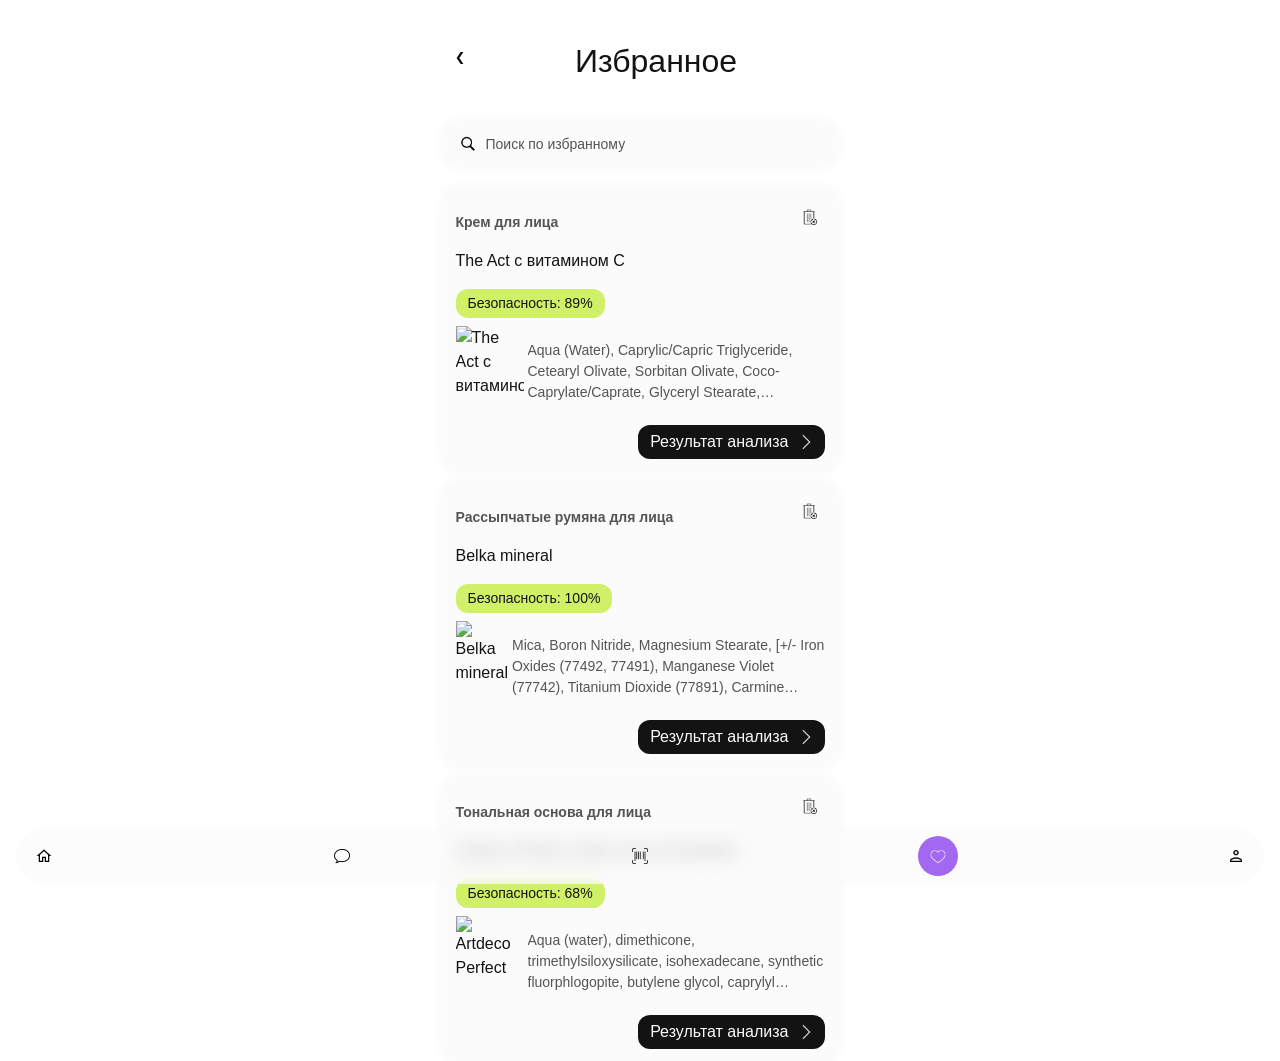
==== favourites.html @ 67338384 "Добавление файлов" ====
<!DOCTYPE html>
<html lang="ru">
  <head>
    <meta charset="utf-8" />
    <meta name="viewport" content="width=device-width, initial-scale=1.0" />
    <title>Избранное</title>
    <style>
      body,
      html {
        margin: 0;
        padding: 0;
        height: 100%;
        font-family: "SF Pro Text", "Helvetica", sans-serif;
        font-size: 16px;
        line-height: 1.5;
        color: #131313;
        background-color: #ffffff;
        -webkit-font-smoothing: antialiased;
      }

      .container {
        max-width: 393px;
        margin: 0 auto;
        padding: 0 8px;
      }

      .header {
        display: flex;
        justify-content: space-between;
        align-items: center;
        padding: 16px 0;
      }

      .header__title {
        font-family: "SF Pro-Medium", "Helvetica", sans-serif;
        font-size: 32px;
        font-weight: 500;
        text-align: center;
        flex: 1;
      }

      .button-icon {
        background: none;
        border: none;
        padding: 8px;
        cursor: pointer;
        border-radius: 50%;
      }

      .button-icon img {
        width: 16px;
        height: 16px;
      }

      .search-input {
        display: flex;
        align-items: center;
        padding: 12px 16px;
        background-color: #fbfbfb;
        border-radius: 12px;
        box-shadow: 0 0 16px rgba(11, 0, 0, 0.04);
        margin-bottom: 24px;
      }

      .search-input img {
        width: 16px;
        height: 16px;
        margin-right: 8px;
      }

      .search-input input {
        border: none;
        background: none;
        font-size: 14px;
        color: #545454;
        width: 100%;
      }

      .search-input input::placeholder {
        color: #545454;
      }

      .product-card {
        background-color: #fbfbfb;
        border-radius: 12px;
        box-shadow: 0 0 16px rgba(11, 0, 0, 0.04);
        padding: 12px;
        margin-bottom: 12px;
      }

      .product-card__header {
        display: flex;
        justify-content: space-between;
        align-items: flex-start;
        margin-bottom: 8px;
      }

      .product-card__title {
        font-size: 14px;
        color: #545454;
        margin-bottom: 4px;
      }

      .product-card__name {
        font-size: 16px;
        color: #131313;
        margin-bottom: 8px;
      }

      .product-card__tag {
        display: inline-block;
        padding: 4px 12px;
        background-color: #d0f068;
        border-radius: 12px;
        font-size: 14px;
        color: #131313;
        margin-bottom: 8px;
      }

      .product-card__content {
        display: flex;
        margin-bottom: 8px;
      }

      .product-card__image {
        width: 68px;
        height: 68px;
        object-fit: cover;
        margin-right: 4px;
      }

      .product-card__description {
        font-size: 14px;
        color: #545454;
        overflow: hidden;
        text-overflow: ellipsis;
        display: -webkit-box;
        -webkit-line-clamp: 3;
        -webkit-box-orient: vertical;
      }

      .product-card__button {
        display: flex;
        justify-content: flex-end;
      }

      .small-button {
        background-color: #131313;
        color: #fbfbfb;
        border: none;
        border-radius: 12px;
        padding: 8px 12px;
        font-size: 16px;
        font-weight: 500;
        cursor: pointer;
        display: flex;
        align-items: center;
      }

      .small-button img {
        width: 16px;
        height: 16px;
        margin-left: 8px;
      }

      .tab-bar {
        display: flex;
        justify-content: space-between;
        align-items: center;
        padding: 8px;
        background-color: #fafafaa3;
        border-radius: 32px;
        position: fixed;
        bottom: 16px;
        left: 16px;
        right: 16px;
        z-index: 1000;
        backdrop-filter: blur(10px);
      }

      .tab-item {
        display: flex;
        justify-content: center;
        align-items: center;
        padding: 12px;
        border-radius: 999px;
        cursor: pointer;
        transition: background-color 0.3s ease;
      }

      .tab-item:hover {
        background-color: rgba(0, 0, 0, 0.05);
      }

      .tab-item img {
        width: 16px;
        height: 16px;
      }

      .tab-item.active {
        background-color: #a368f0;
      }

      .tab-item.active img {
        filter: brightness(0) invert(1);
      }

      .spacer {
        width: 36px;
      }
    </style>
  </head>
  <body>
    <div class="container">
      <header class="header">
        <a href="main.html" class="button-icon" aria-label="Назад">
            <img src="img/backstep.png" alt="Назад" width="16" height="16" />
        </a>
        <h1 class="header__title">Избранное</h1>
      </header>
      <form class="search-input" role="search">
        <img src="img/search.png" alt="Поиск" />
        <input type="search" placeholder="Поиск по избранному" aria-label="Поиск по избранному" />
      </form>
      <main>
        <article class="product-card" id="product1">
          <div class="product-card__header">
            <div>
              <h2 class="product-card__title">Крем для лица</h2>
              <p class="product-card__name">The Act с витамином C</p>
            </div>
            <button class="button-icon delete-btn" aria-label="Удалить из избранного" data-product-id="product1">
              <img src="img/delete.png" alt="Удалить" />
            </button>
          </div>
          <div class="product-card__tag">Безопасность: 89%</div>
          <div class="product-card__content">
            <img class="product-card__image" src="img/image.png" alt="The Act с витамином C" />
            <p class="product-card__description">
              Aqua (Water), Caprylic/Capric Triglyceride, Cetearyl Olivate, Sorbitan Olivate, Coco-Caprylate/Caprate,
              Glyceryl Stearate, Ethylhexyl Stearate, Simmondsia Chinensis (Jojoba) Seed Oil, Ascorbyl
              Tetraisopalmitate, Glycerin, Ceramide NP, Ceramide AP, Ceramide EOP, Phytosphingosine, Cholesterol,
              Trehalose, Persea Gratissima (Avocado) Fruit Extract, Rubus Chamaemorus (Cloudberry) Fruit Extract,
              Centaurea Cyanus (Cornflower) Flower Extract, Citrus Sinensis (Orange) Peel Extract, Vitis Vinifera
              (Grape) Seed Extract, Betaine, Allantoin, Linoleic Acid, Linolenic Acid, Rosmarinus Officinalis (Rosemary)
              Extract, Tocopheryl Acetate, Retinyl Acetate, Sodium Acrylate/Sodium Acryloyldimethyl Taurate Copolymer,
              Sodium Lauroyl Lactylate, Carbomer, Xanthan Gum, Phenoxyethanol, Ethylhexylglycerin, Fragrance, Citric
              Acid, Tetrasodium Glutamate Diacetate.
            </p>
          </div>
          <div class="product-card__button">
            <button class="small-button">
              Результат анализа
              <img src="img/nextstepwhite.png" alt="Подробнее" />
            </button>
          </div>
        </article>
        <article class="product-card" id="product2">
          <div class="product-card__header">
            <div>
              <h2 class="product-card__title">Рассыпчатые румяна для лица</h2>
              <p class="product-card__name">Belka mineral</p>
            </div>
            <button class="button-icon delete-btn" aria-label="Удалить из избранного" data-product-id="product2">
              <img src="img/delete.png" alt="Удалить" />
            </button>
          </div>
          <div class="product-card__tag">Безопасность: 100%</div>
          <div class="product-card__content">
            <img class="product-card__image" src="img/rectangle-7.png" alt="Belka mineral" />
            <p class="product-card__description">
              Mica, Boron Nitride, Magnesium Stearate, [+/- Iron Oxides (77492, 77491), Manganese Violet (77742),
              Titanium Dioxide (77891), Carmine (75470)].
            </p>
          </div>
          <div class="product-card__button">
            <button class="small-button">
              Результат анализа
              <img src="img/nextstepwhite.png" alt="Подробнее" />
            </button>
          </div>
        </article>
        <article class="product-card" id="product3">
          <div class="product-card__header">
            <div>
              <h2 class="product-card__title">Тональная основа для лица</h2>
              <p class="product-card__name">Artdeco Perfect matte serum foundation</p>
            </div>
            <button class="button-icon delete-btn" aria-label="Удалить из избранного" data-product-id="product3">
              <img src="img/delete.png" alt="Удалить" />
            </button>
          </div>
          <div class="product-card__tag">Безопасность: 68%</div>
          <div class="product-card__content">
            <img class="product-card__image" src="img/rectangle-7-2.png" alt="Artdeco Perfect matte serum foundation" />
            <p class="product-card__description">
              Aqua (water), dimethicone, trimethylsiloxysilicate, isohexadecane, synthetic fluorphlogopite, butylene
              glycol, caprylyl dimethicone ethoxy glucoside, methyl trimethicone, sorbitan isostearate, vinyl
              dimethicone/methicone silsesquioxane crosspolymer, polysilicone-11, aluminum/magnesium hydroxide stearate,
              sodium chloride, phenoxyethanol, caprylic/capric triglyceride, glycerin, potassium sorbate, sodium
              dehydroacetate, tocopheryl acetate, parfum (fragrance), lauryl dimethicone, phytic acid, solanum melongena
              (eggplant) fruit extract, rosa hybrid flower extract, geraniol, methyl benzoate, citral, benzyl
              salicylate, benzyl benzoate, linalool, benzyl alcohol, citronellol, hydroxycitronellal, ci 77491 (iron
              oxides), ci 77492 (iron oxides), ci 77499 (iron oxides), ci 77891 (titanium dioxide).
            </p>
          </div>
          <div class="product-card__button">
            <button class="small-button">
              Результат анализа
              <img src="img/nextstepwhite.png" alt="Подробнее" />
            </button>
          </div>
        </article>
      </main>
    </div>
    <!-- Нижнее меню с 5 кнопками -->
    <nav class="tab-bar" role="navigation">
        <a href="main.html" class="tab-item" aria-label="Home">
            <img src="img/main.png" alt="Главная" aria-hidden="true"/>
        </a>
        <span class="spacer"></span>
    
        <a href="experts.html" class="tab-item" aria-label="Chat">
            <img src="img/chat.png" alt="Чат" aria-hidden="true"/>
        </a>
        <span class="spacer"></span>
    
        <a href="analyse.html" class="tab-item" aria-label="Analyse">
            <img src="img/code.png" alt="Анализ" aria-hidden="true"/>
        </a>
        <span class="spacer"></span>
    
        <a href="favourites.html" class="tab-item" aria-label="Favorites">
            <img src="img/favourite.png" alt="Избранное" aria-hidden="true"/>
        </a>
        <span class="spacer"></span>
    
        <a href="personal_account.html" class="tab-item" aria-label="Profile">
            <img src="img/user.png" alt="Профиль" aria-hidden="true"/>
        </a>
    </nav>
    <script>
        document.addEventListener('DOMContentLoaded', function() {
          // Обработчики для кнопок удаления
        document.querySelectorAll('.delete-btn').forEach(button => {
          button.addEventListener('click', function(e) {
            e.preventDefault();
            const productId = this.getAttribute('data-product-id');
            const productCard = document.getElementById(productId);
            
            // Анимация удаления
            productCard.style.transition = 'opacity 0.3s ease';
            productCard.style.opacity = '0';
            
            // Удаление после завершения анимации
            setTimeout(() => {
              productCard.remove();

              // Можно также добавить здесь запрос к серверу для удаления из базы данных
              // Пример: removeFromFavorites(productId);
              
              // Проверяем, есть ли еще элементы в избранном
              if (document.querySelectorAll('.product-card').length === 0) {
                // Показываем сообщение, если избранное пусто
                const main = document.querySelector('main');
                main.innerHTML = '<p style="text-align: center; color: #545454;">Ваше избранное пусто</p>';
              }
            }, 300);
          });
        });

        // Подсветка активного пункта меню
        const currentPage = window.location.pathname.split('/').pop();
        const menuItems = document.querySelectorAll('.tab-item');
        
        menuItems.forEach(item => {
          const itemPage = item.getAttribute('href').split('/').pop();
          
          if (itemPage === currentPage) {
            item.classList.add('active');
          } else {
            item.classList.remove('active');
          }
        });
      });

      // Функция для отправки запроса на сервер (пример)
      function removeFromFavorites(productId) {
        // Здесь должен быть код для отправки запроса на сервер
        // Например, с использованием fetch API
        fetch('/api/favorites/remove', {
          method: 'POST',
          headers: {
            'Content-Type': 'application/json',
          },
          body: JSON.stringify({ productId: productId })
        })
        .then(response => response.json())
        .then(data => {
          console.log('Удалено из избранного:', data);
        })
        .catch(error => {
          console.error('Ошибка:', error);
        });
      }

          // Получаем текущий путь страницы
          const currentPage = window.location.pathname.split('/').pop();
          
          // Находим все элементы меню
          const menuItems = document.querySelectorAll('.tab-item');
          
          // Перебираем все элементы меню
          menuItems.forEach(item => {
            // Получаем путь из атрибута href
            const itemPage = item.getAttribute('href').split('/').pop();
            
            // Сравниваем с текущей страницей
            if (itemPage === currentPage) {
              item.classList.add('active');
            } else {
              item.classList.remove('active');
            }
          });
    </script>
  </body>
</html>
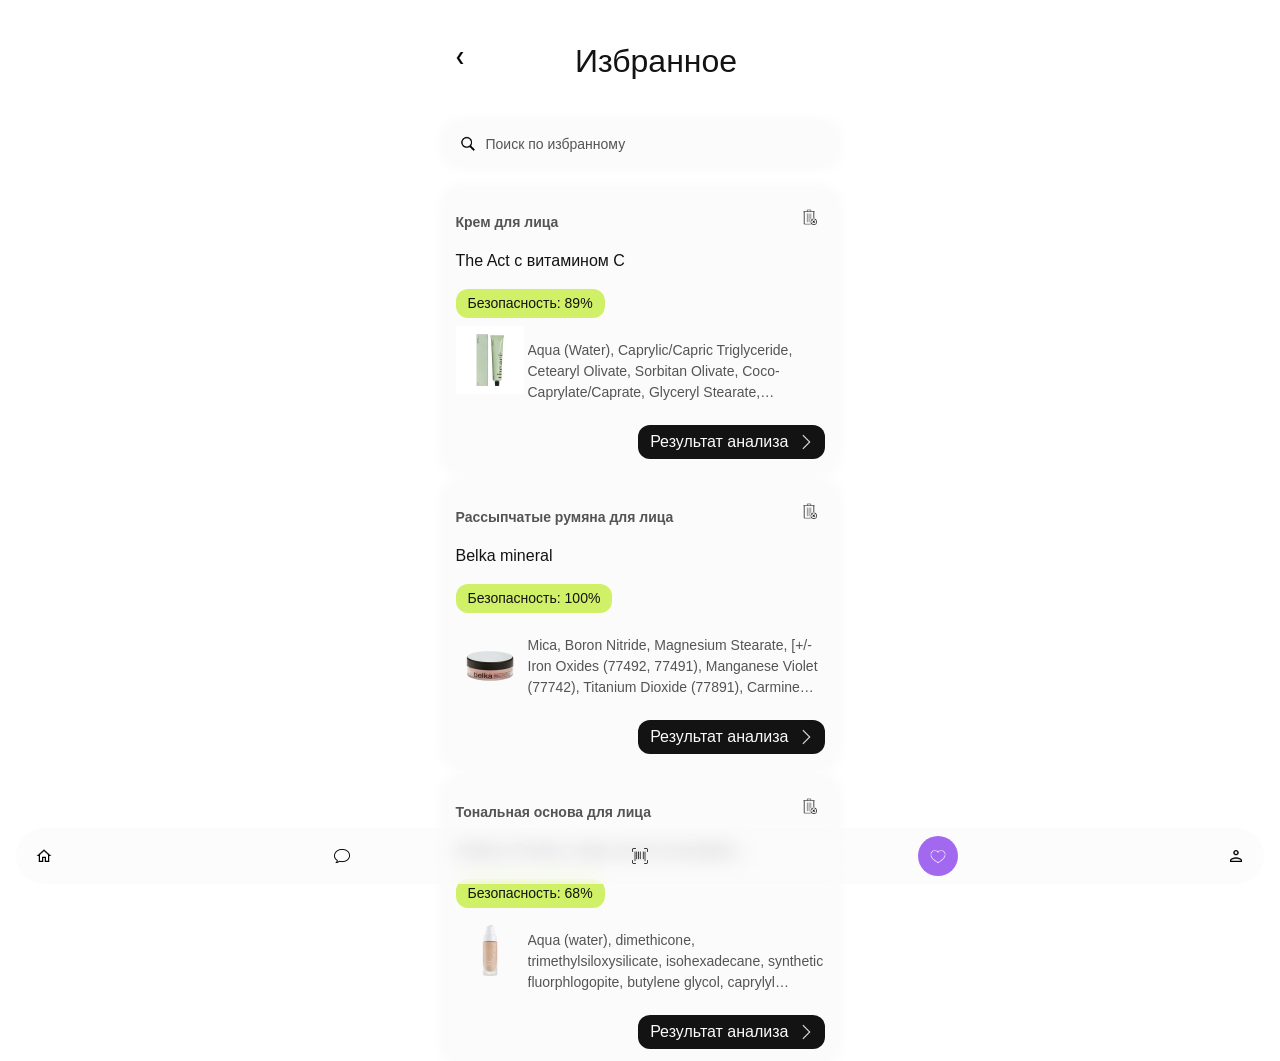
==== commit dbdea003: "Update favourites.html" ====
--- a/favourites.html
+++ b/favourites.html
@@ -235,7 +235,7 @@
           </div>
           <div class="product-card__tag">Безопасность: 89%</div>
           <div class="product-card__content">
-            <img class="product-card__image" src="img/image.png" alt="The Act с витамином C" />
+            <img class="product-card__image" src="img/fav1.jpg" alt="The Act с витамином C" />
             <p class="product-card__description">
               Aqua (Water), Caprylic/Capric Triglyceride, Cetearyl Olivate, Sorbitan Olivate, Coco-Caprylate/Caprate,
               Glyceryl Stearate, Ethylhexyl Stearate, Simmondsia Chinensis (Jojoba) Seed Oil, Ascorbyl
@@ -267,7 +267,7 @@
           </div>
           <div class="product-card__tag">Безопасность: 100%</div>
           <div class="product-card__content">
-            <img class="product-card__image" src="img/rectangle-7.png" alt="Belka mineral" />
+            <img class="product-card__image" src="img/fav2.png" alt="Belka mineral" />
             <p class="product-card__description">
               Mica, Boron Nitride, Magnesium Stearate, [+/- Iron Oxides (77492, 77491), Manganese Violet (77742),
               Titanium Dioxide (77891), Carmine (75470)].
@@ -292,7 +292,7 @@
           </div>
           <div class="product-card__tag">Безопасность: 68%</div>
           <div class="product-card__content">
-            <img class="product-card__image" src="img/rectangle-7-2.png" alt="Artdeco Perfect matte serum foundation" />
+            <img class="product-card__image" src="img/fav3.png" alt="Artdeco Perfect matte serum foundation" />
             <p class="product-card__description">
               Aqua (water), dimethicone, trimethylsiloxysilicate, isohexadecane, synthetic fluorphlogopite, butylene
               glycol, caprylyl dimethicone ethoxy glucoside, methyl trimethicone, sorbitan isostearate, vinyl
@@ -424,4 +424,4 @@
           });
     </script>
   </body>
-</html>+</html>
